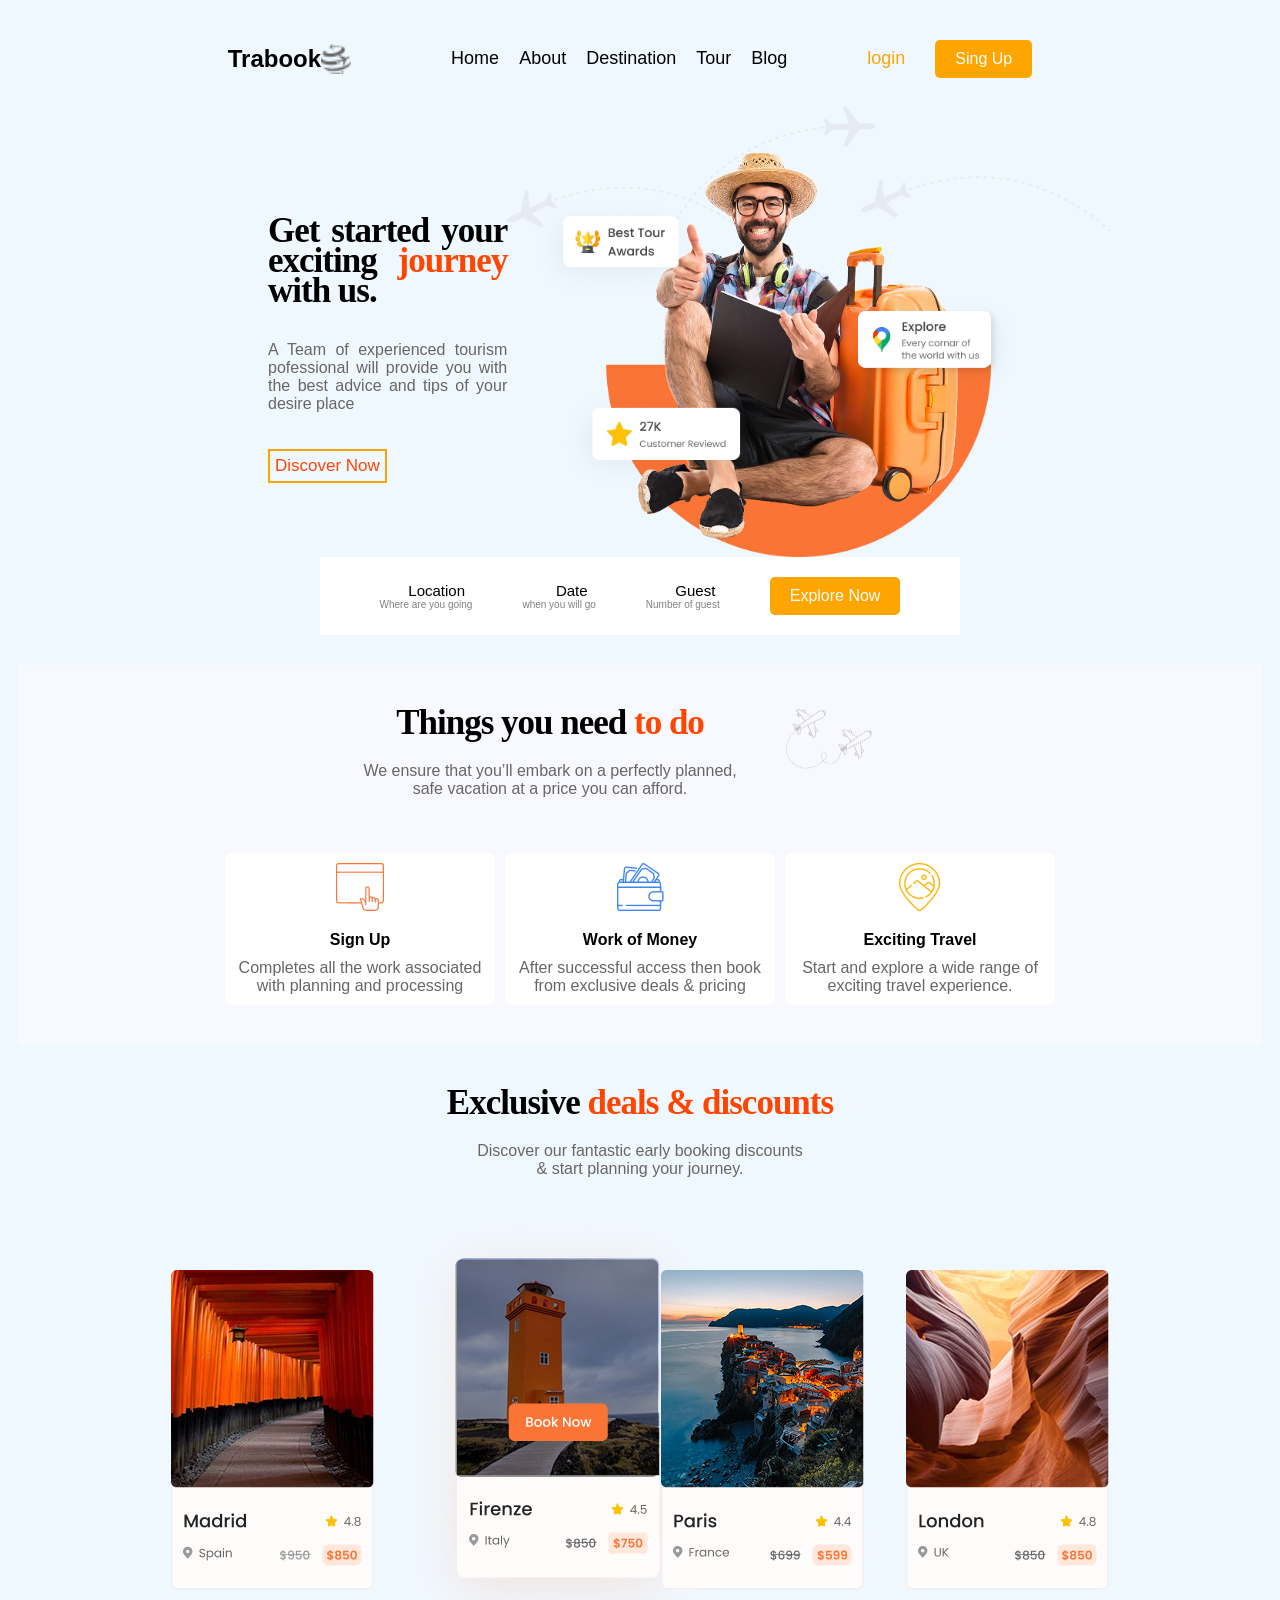
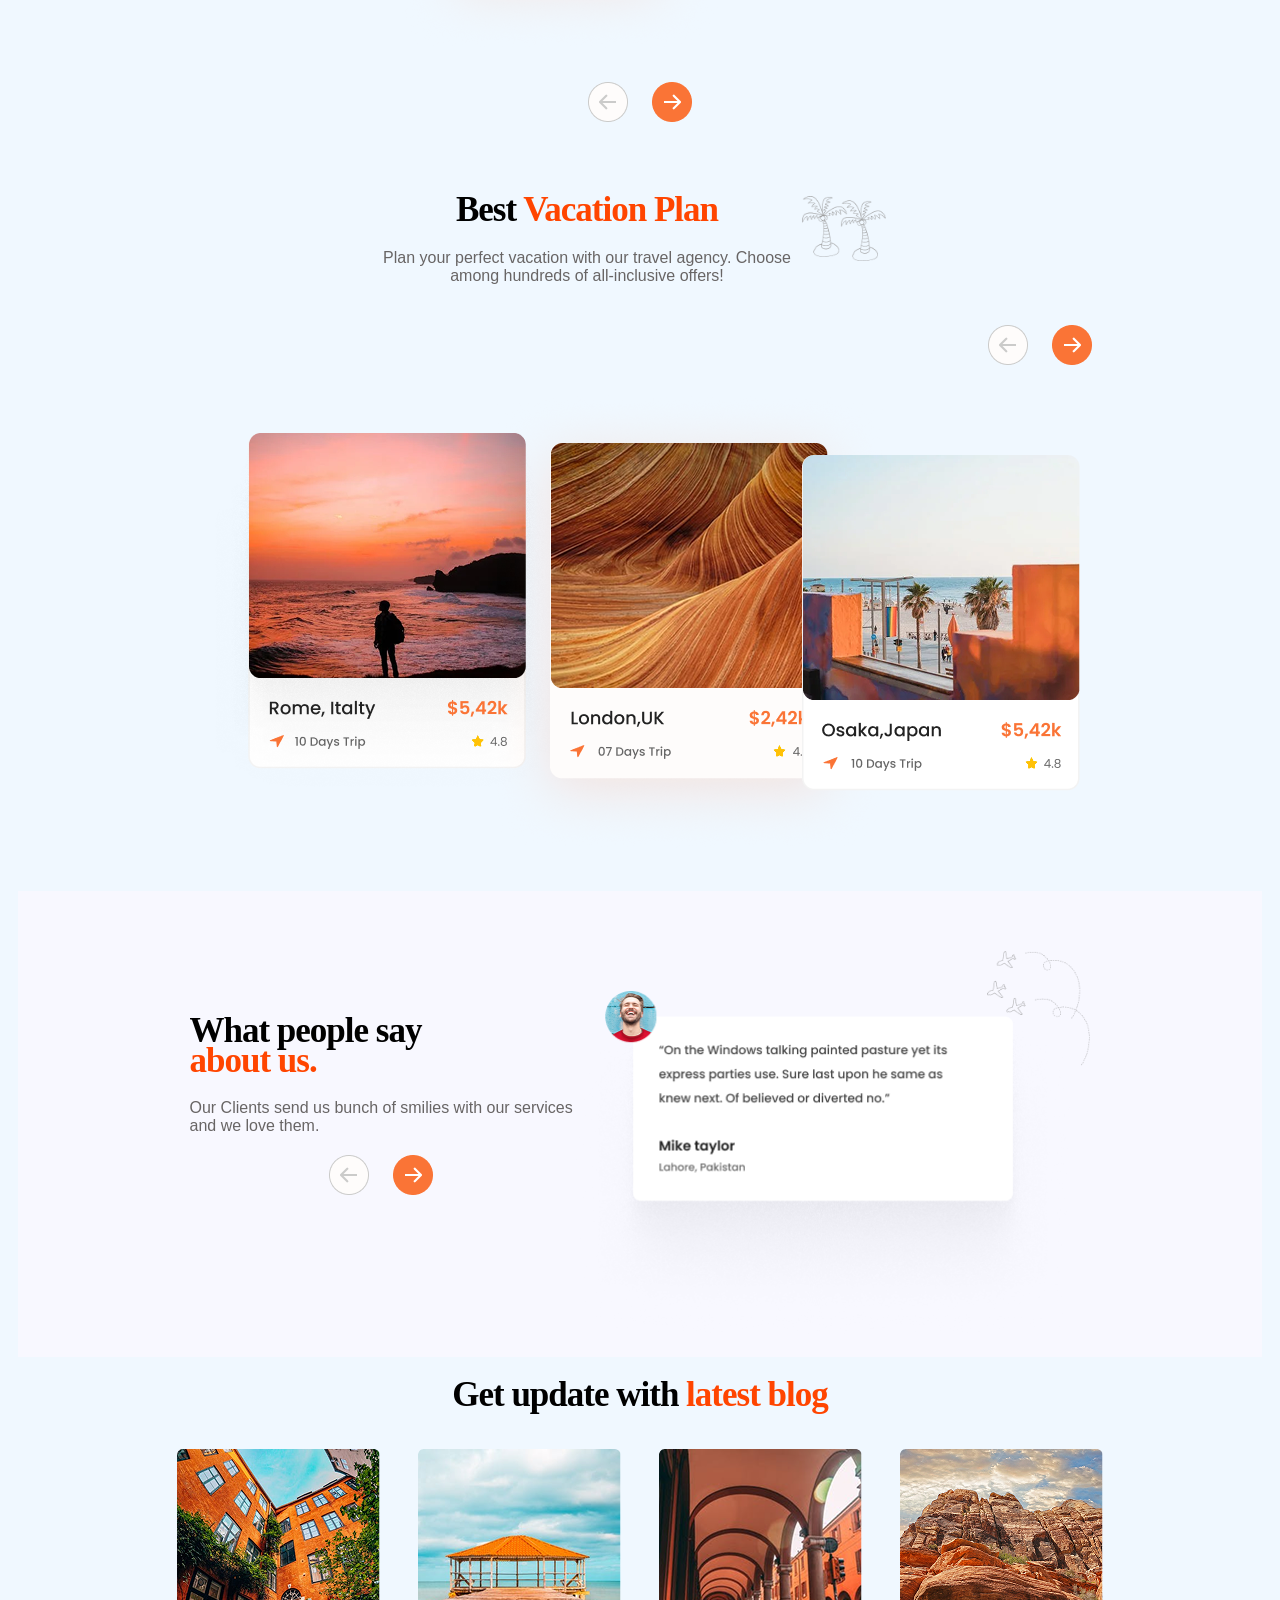
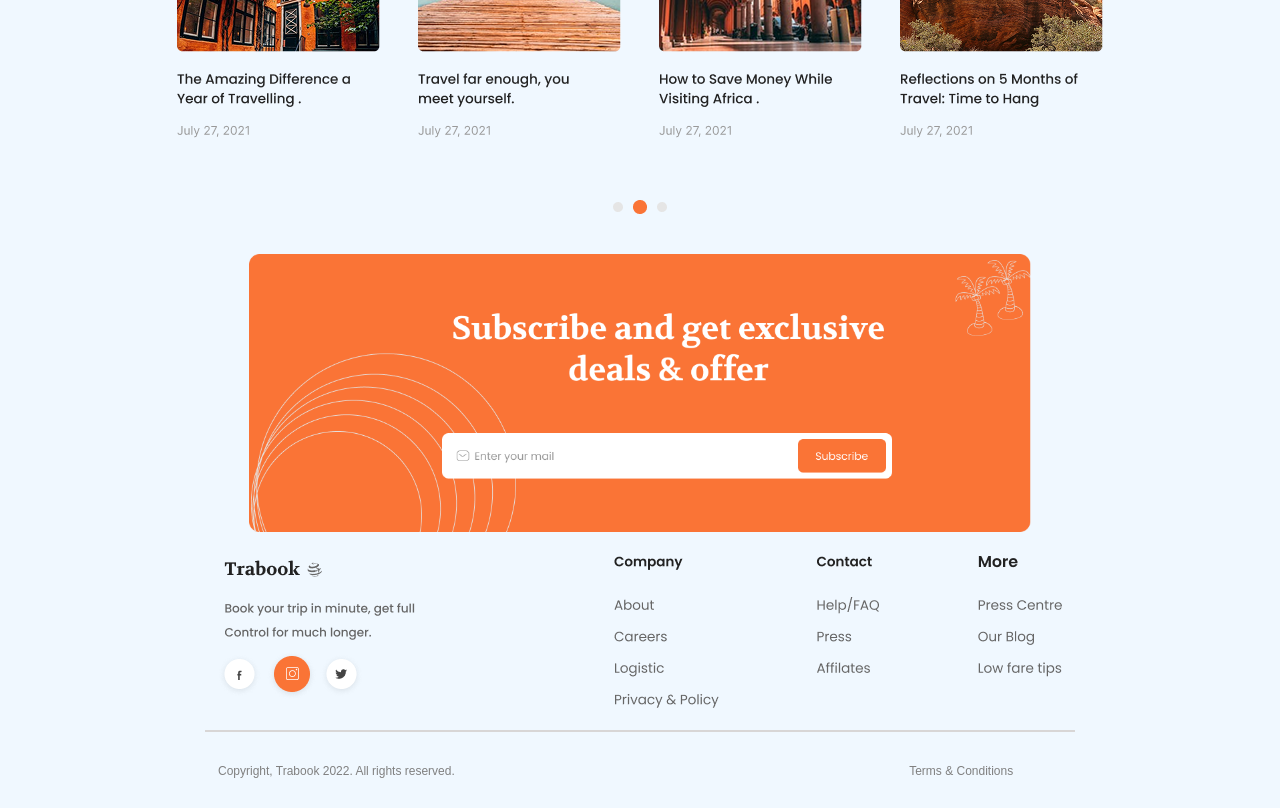
==== Travel.html @ f6f297d1 "task using HTML CSS created TravelAgency" ====
<html xmlns="http://www.w3.org/1999/xhtml">
    <head>
        <meta charset="UTF-8">
         <meta name="viewport" content="width=device-width, initial-scale=1.0">
          <link rel="stylesheet" href="./style.css" />
        <body>
            <!-- page1 header section -->
            <div class="flex gap-5 removespace">
                <h2 >Trabook</h2>
                <img src="./assets/globe.png"  width="30px" height="30px" class="logo"/>
                <p class="marginf justify-between">Home</p>
                <p class="marginf">About</p>
                <p class="marginf">Destination</p>
                <p class="marginf">Tour</p>
                <p class="marginf">Blog</p>
                <div class="flex">
                    <p class="color loginmargin">login</p>
                    <button class="button-style">Sing Up</button>
                </div>
            </div>
            <!-- Middle section -->
            <div class="flex removespace">   
                <div class="text-wrap size" >
                    <div>
                        <p class="font-style">Get started your exciting <span class="highlight">journey</span> with us.</p>
                    </div> 
                    <div calss="marginf">
                        <p class="font-colors"> A Team of experienced tourism pofessional will provide you with the best advice and tips of your desire place</p>
                    </div>
                    <div class="discoverbutton">Discover Now</div>
                </div>
                <!-- Image -->
                <div>
                    <img src="./assets/person.png" class="img-details" />
                </div>
            </div> 

             <!-- Footer section -->
            <div class="flex footer-background">
                <div>
                    <div class="footer-style">Location</div>
                    <div class="subfooter-style">Where are you going</div>
                </div>
                <div>
                    <div class="footer-style">Date</div>
                    <div class="subfooter-style">when you will go</div>
                </div>
                <div>
                    <div class="footer-style">Guest</div>
                    <div class="subfooter-style">Number of guest</div>
                </div>
                <button class="button-style">Explore Now</button>
            </div>
            <!-- page1 end -->

            <!-- Page 2  start-->
             <div class="page2color">
                <div class="flex text-align">
                    <div class="text-align">
                        <h1 class="font-style">Things you need <span class="highlight">to do</span></h1>
                        <div class="font-colors text-wrap2">We ensure that you’ll embark on a perfectly planned, <br>safe vacation at a price you can afford.</div> 
                    </div>
                    <div>
                        <img src="./assets/flight.png" class="flight-imgpro" />
                    </div>
                </div>
                <div class="flex rectgap">
                    <div class=" rectpro">
                        <img src="./assets/signup.png"/>
                        <div class="bold-text signup-pro" >Sign Up</div>
                        <div class="font-colors">Completes all the work associated with planning and processing</div>
                    </div>
                    <div class=" rectpro">
                        <img src="./assets/worthmoney.png"/>
                        <div class="bold-text signup-pro" >Work of Money</div>
                        <div class="font-colors">After successful access then book from exclusive deals & pricing</div>
                    </div>
                    <div class=" rectpro">
                        <img src="./assets/excitingtravel.png"/>
                        <div class="bold-text signup-pro">Exciting Travel</div>
                        <div class="font-colors">Start and explore a wide range of exciting travel experience.</div>
                    </div>
                </div>
           </div> 
           <!-- Page 2 end -->
           <!-- Page 3 start Exclusive Deals and Discount -->
            <div>
                <div class="flex text-align">
                    <div>
                        <h1 class="font-style">Exclusive <span class="highlight">deals & discounts</span></h1>
                        <div class="font-colors text-wrap2">Discover our fantastic early booking discounts <br> & start planning your journey.</div> 
                    </div>
                </div>
                <div class="flex eddrectgap">
                    <div class=" eddrectpro">
                        <img src="./assets/Madrid.png" />
                    </div>
                    <div class=" eddrectpro">
                        <img src="./assets/Firenze.png"/>
                    </div>
                    <div class=" eddrectpro">
                        <img src="./assets/Paris.png"/>
                    </div>
                    <div class=" eddrectpro">
                        <img src="./assets/London.png"/>
                    </div>
                </div>
                <div class="flex"><img src="./assets/Slider-btn.png" class="eddsliderbutton"></div> 
            </div>
            <!-- Page 3 end Exclusive Deals and Discount -->

            <!-- Page 4 start Best vacation plan  -->
             <div>
                <div class="flex text-align">
                    <div>
                        <h1 class="font-style">Best <span class="highlight">Vacation Plan</span></h1>
                        <div class="font-colors text-wrap2">Plan your perfect vacation with our travel agency. Choose <br> among hundreds of all-inclusive offers!</div> 
                    </div>
                    <div>
                        <img src="./assets/coconuttree.png" class="coconut-imgpro" />
                    </div>
                </div>
                <div class="flex"><img src="./assets/Slider-btn.png" class="bvsliderbutton"></div>
             </div>
             <div class="flex bvprectgap">
                    <div class=" bvprectpro">
                        <img src="./assets/Rome.png" />
                    </div>
                    <div class=" bvprectpro">
                        <img src="./assets/LondonUk.png"/>
                    </div>
                    <div class=" bvprectpro">
                        <img src="./assets/Osaka.png"/>
                    </div>
             </div>
            <!-- page 4 end Best vacation plan  -->
            <!-- Page 5 start about -->
              <div class="flex page2color aboutgap">
                    <div class="text-align">
                        <div>
                            <h1 class="aboutfont-style">What people say <br> <span class="highlight">about us.</span></h1>
                            <div class="font-colors abouttext-wrap2">Our Clients send us bunch of smilies with our services <br>and we love them.</div> 
                        </div>
                        <div>
                            <img src="./assets/Slider-btn.png" class="aboutsliderbutton" />
                        </div>
                    </div>
                    <div class="right-section mikeChris-pro">
                        <div><img src="./assets/flight3.png" class="flight3-imgpro"/></div>
                        <div><img src="./assets/mike_taylor.png" class="mike-img"/></div>
                        <!-- <div class=" chrisborder chrisfont-style">
                            <p class="bold-text">Chris Thomas</p> <br>
                             <span class="subfooter-style ceoredpara-pro">CEO of Red Button</span>
                        </div> -->
                    </div>
              </div>
                <!-- Page 5 end about -->
                <!-- Page 6 start Get update with latest blog -->
             <div>
                <div class="text-align">
                            <h1 class="font-style">Get update with <span class="highlight">latest blog</span></h1>
                </div>

                <div class="flex latestbloggap">
                    <div class=" latestblogpro">
                        <img src="./assets/amzdif.png" />
                    </div>
                    <div class=" latestblogpro">
                        <img src="./assets/trvleno.png"/>
                    </div>
                    <div class=" latestblogpro">
                        <img src="./assets/savemon.png"/>
                    </div>
                    <div class=" latestblogpro">
                        <img src="./assets/reflect.png"/>
                    </div>
                </div>
                <div class="flex">
                    <img src="./assets/dots.png" class="text-align">
                </div>
             </div>
                 <!-- page 6 end Get update with latest blog -->
                  <!-- page 7 start footer section -->
                   <div class="flex">
                    <img src="./assets/Subscribe.png" class="text-align subscribefooter">
                   </div>
                   <div class="flex trabookcontent">
                        <div>
                            <img src="./assets/trabookcontent.png" >
                        </div>
                        <div>
                            <img src="./assets/trabookcontent (2).png" >
                        </div>
                   </div>
                   <div class="line linestyle"></div>
                   <div class="flex footer-style">
                    <div class="linestyle copyright-style"> <p >Copyright, Trabook 2022. All rights reserved.</p></div>
                    <div class="linestyle termscondition-style"><p >Terms & Conditions</p></div>
                   </div>
                   <!--page 7 end footer section -->
        </body>
    </head>
</html>
---- style.css ----
html,body{
                margin-top: 0Px;
                padding: 5px;
                font-family: Arial, sans-serif;
                align-items: center;
                background-color:aliceblue
            }
            .flex{
                display: flex;
                padding: 20px;
                align-items: center;
                justify-content: center;
            }
            .logo{
                margin-right:100px;
                padding:0px;   
            }
            .loginmargin{
                padding-left: 40px;;
                margin-right: 30px;
                font-size: 18px;

            }
            .marginf{
                margin-right: 20px;
                font-size: 18px;
                align-items: center;
            }
            .font-colors{
                color: rgb(104, 101, 101);
            }
            .button-style{
                padding: 10px 20px;
                background-color: orange;
                border: none;
                border-radius: 5px;
                color: white;
                font-size: 16px;
                cursor: pointer;
            }
            .color{
                color: orange;
                 cursor: pointer;
            }
            .highlight{
                color:orangered;
            }  
            .size{
                width:20%;
                height:auto;
                margin: 0;
                padding: 0;
               
            }
            .font-style{
                font-family:'Times New Roman', Times, serif; 
                font-size: 35px; 
                font-weight: bold;
                line-height: 30px;
                letter-spacing:-1px;
            }      
            .text-wrap{ 
                text-align: justify;
                padding-left: 250px;
                margin-top:0px;
                
            }
            .discoverbutton{
                color:orangered;
                border-color: orange;
                font-size: 17px;
                padding: 5px 5px;
                display: inline-block;
                margin-top: 20px;
                border: 2px solid orange;
            }
            .img-details{
                width:80%;
                height:auto;
            }
            .removespace{
                margin: 0;
                padding: 0;
            }
            .footer-style{
                margin-right: 50px;
                font-size: 15px;
                align-items: center;

            }
            .footer-background{
                width: 600px; 
                text-align: center;
                background-color:white;
                padding: 20px;
                border-radius: 2px;
                margin-top: 20px;
                margin:auto;
                justify-content: center;
                margin-bottom: 30px;
            } 
            .subfooter-style{
                margin-right: 50px;
                font-size: 10px;
                align-items: center;
                color:grey;
            }
            /* page2 */
            .page2color{
                background-color: ghostwhite;
            }
            .text-align{
                text-align: center;
            }
            .text-wrap2{
                text-align: center;
                flex-wrap: wrap;
   
            }
            .flight-imgpro{
                width: 50%;
                height: auto;
            }
            .bold-text{
                font-weight: bold;
            }
            .signup-pro{
                padding-top: 20px;
                padding-bottom: 10px;
            }
            .rectpro{
                width: 250px;
                text-align: center;
                background-color: white;
                padding: 10px;
                border-radius: 7px;
                margin-top: 15px;
                justify-content: center;
                margin-bottom: 20px;
            }
            .rectgap{
                gap:10px;
            }
            .eddrectpro{
                width: 20%;
                height: 20%;
                flex-shrink: 0;
                object-fit: cover;
                flex-wrap: nowrap;
                text-align: center;
                padding: 2px;
                margin-top: -10px;
                justify-content: space-between;
                margin-bottom: -10px;
                align-items: center;
            } 
            .eddrectgap{
                gap:0px;
            }
            .eddsliderbutton{
                margin: 0px;
                padding: 0px;
                align-items: center;
                justify-content: space-evenly;
                margin-bottom: 10px;
            }
            .bvsliderbutton{
                justify-content: flex-end;
                align-items: center;
                margin-bottom: -5px;
                position: relative;
                left: 400px;
            }
            .coconut-imgpro{
                width: 80%;
                height: auto;
            }
            .bvprectpro{
                text-align: center;
                width: 25%;
                margin-top: -5px;
                justify-content: space-between;
                margin-bottom: 20px;
                flex-shrink: 0;
                object-fit: cover;
                flex-wrap: nowrap;
            }
            .bvprectgap{
                gap:-4px;
            }
            .aboutsliderbutton{
                justify-content: flex-start;
                align-items: center;
                margin-top: 20px;
                position: relative;
                left: 0px;
                margin-bottom: 60px;
            }
            .abouttext-wrap2{
                text-align: start;
                flex-wrap: wrap;
   
            }
            .aboutfont-style{
                font-family:'Times New Roman', Times, serif; 
                font-size: 35px; 
                font-weight: bold;
                line-height: 30px;
                letter-spacing:-1px;
                text-align: start;
                align-items: center;            
            } 
            .flight3-imgpro{
                width: 20%;
                height: auto;
                position: absolute;
                top: 40px;           
                right: 0px;                
                height: auto;
                z-index: 2px;
            }
            .right-section {
            position: relative;
            width: 43%;
            }
            .mike-img {
                margin-top: 80px;
                width: 500px;
                margin-bottom: 0;
                position: relative;
                z-index: 3;
        
            }
            .aboutgap{
                margin-bottom: 0px;
            }
            .ceoredpara-pro{
                justify-content: flex-start;
            }
            .chrisfont-style {
                font-size: 15px;
                color: grey;
            }
            .chrisborder {
                position: absolute;
                top: 290px;
                left: 100px;
                z-index: 1;
                width: 370px;
                padding: 15px;
                background:rgb(237, 237, 250);
                border-left: 2px solid gainsboro;
                border-bottom: 2px solid gainsboro;
                border-right: 2px solid gainsboro;
                border-top: 2px solid gainsboro;
                border-radius: 8px;
                text-align: center;
                opacity: 0.8; 
                /* box-shadow: 0 4px 10px rgba(0,0,0,0.05); */
            }
            .mikeChris-pro {
            position: relative;
            display: inline-block;
            margin-top:0px;
            }
            .latestbloggap{
                gap:-10px;
            }
             .latestblogpro{
                text-align: center;
                width: 20%;
                margin-top: -5px;
                justify-content: space-between;
                margin-bottom: 20px;
                flex-shrink: 0;
                object-fit: cover;
                flex-wrap: nowrap;
            }
            .subscribefooter{
                width:65%;
                height:auto;
            }
            .trabookcontent{
                margin: 0px;
                padding: 0px;
                align-items: center;
                justify-content: space-evenly;
            }
            .line{
                width: 70%;
                height: 2px;
                background-color: rgb(216, 214, 214);
                margin: 20px auto;
            }
            .linestyle{
                align-items: center;
            }
            .footer-style{
                justify-content: space-between;
                width: 80%;
                padding: 10px 40px;
                margin: 0px;
                padding: 0px;
            }
            .copyright-style{
                color: grey;
                font-size: 12px;
                text-align: start;
                justify-content: space-between;
                padding-left: 200px;
                width: 50%;
            
            }
            .termscondition-style{
                color: grey;
                font-size: 12px;
                justify-content: space-between;
                text-align: left;

            }
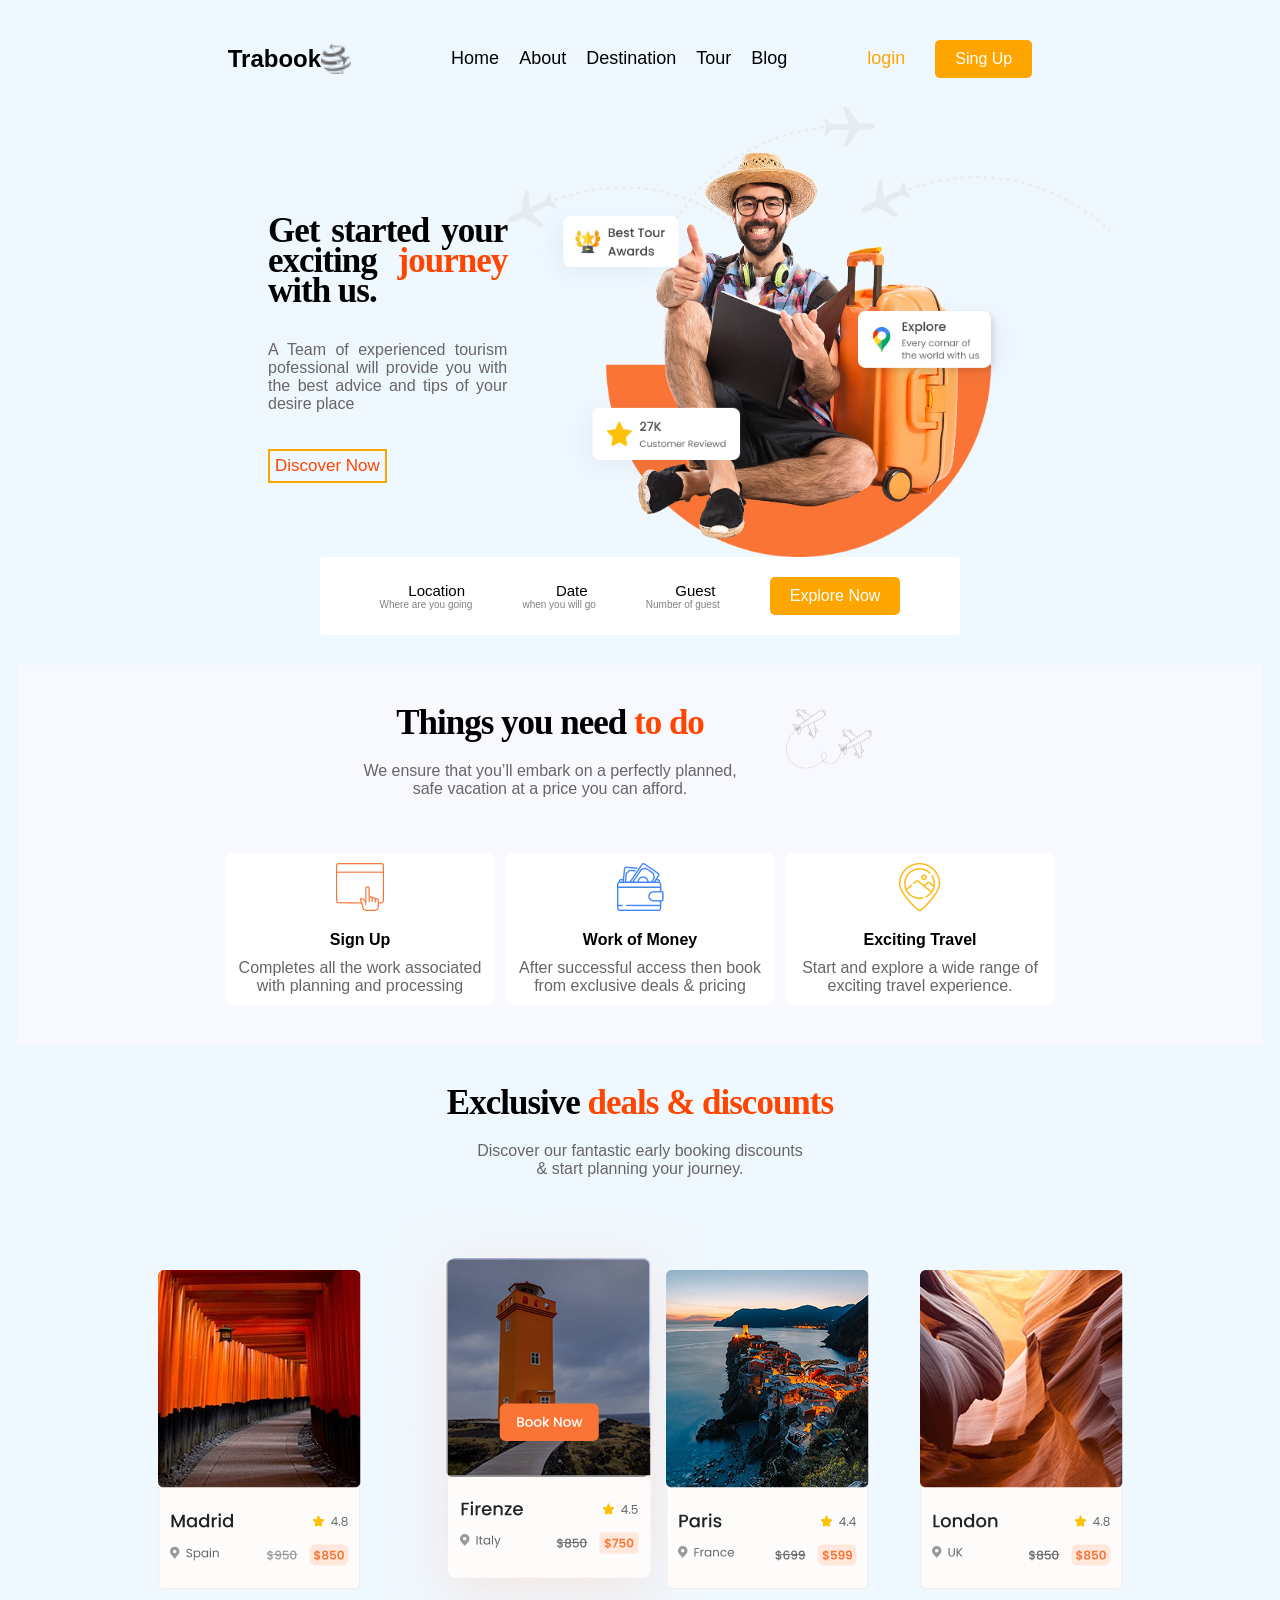
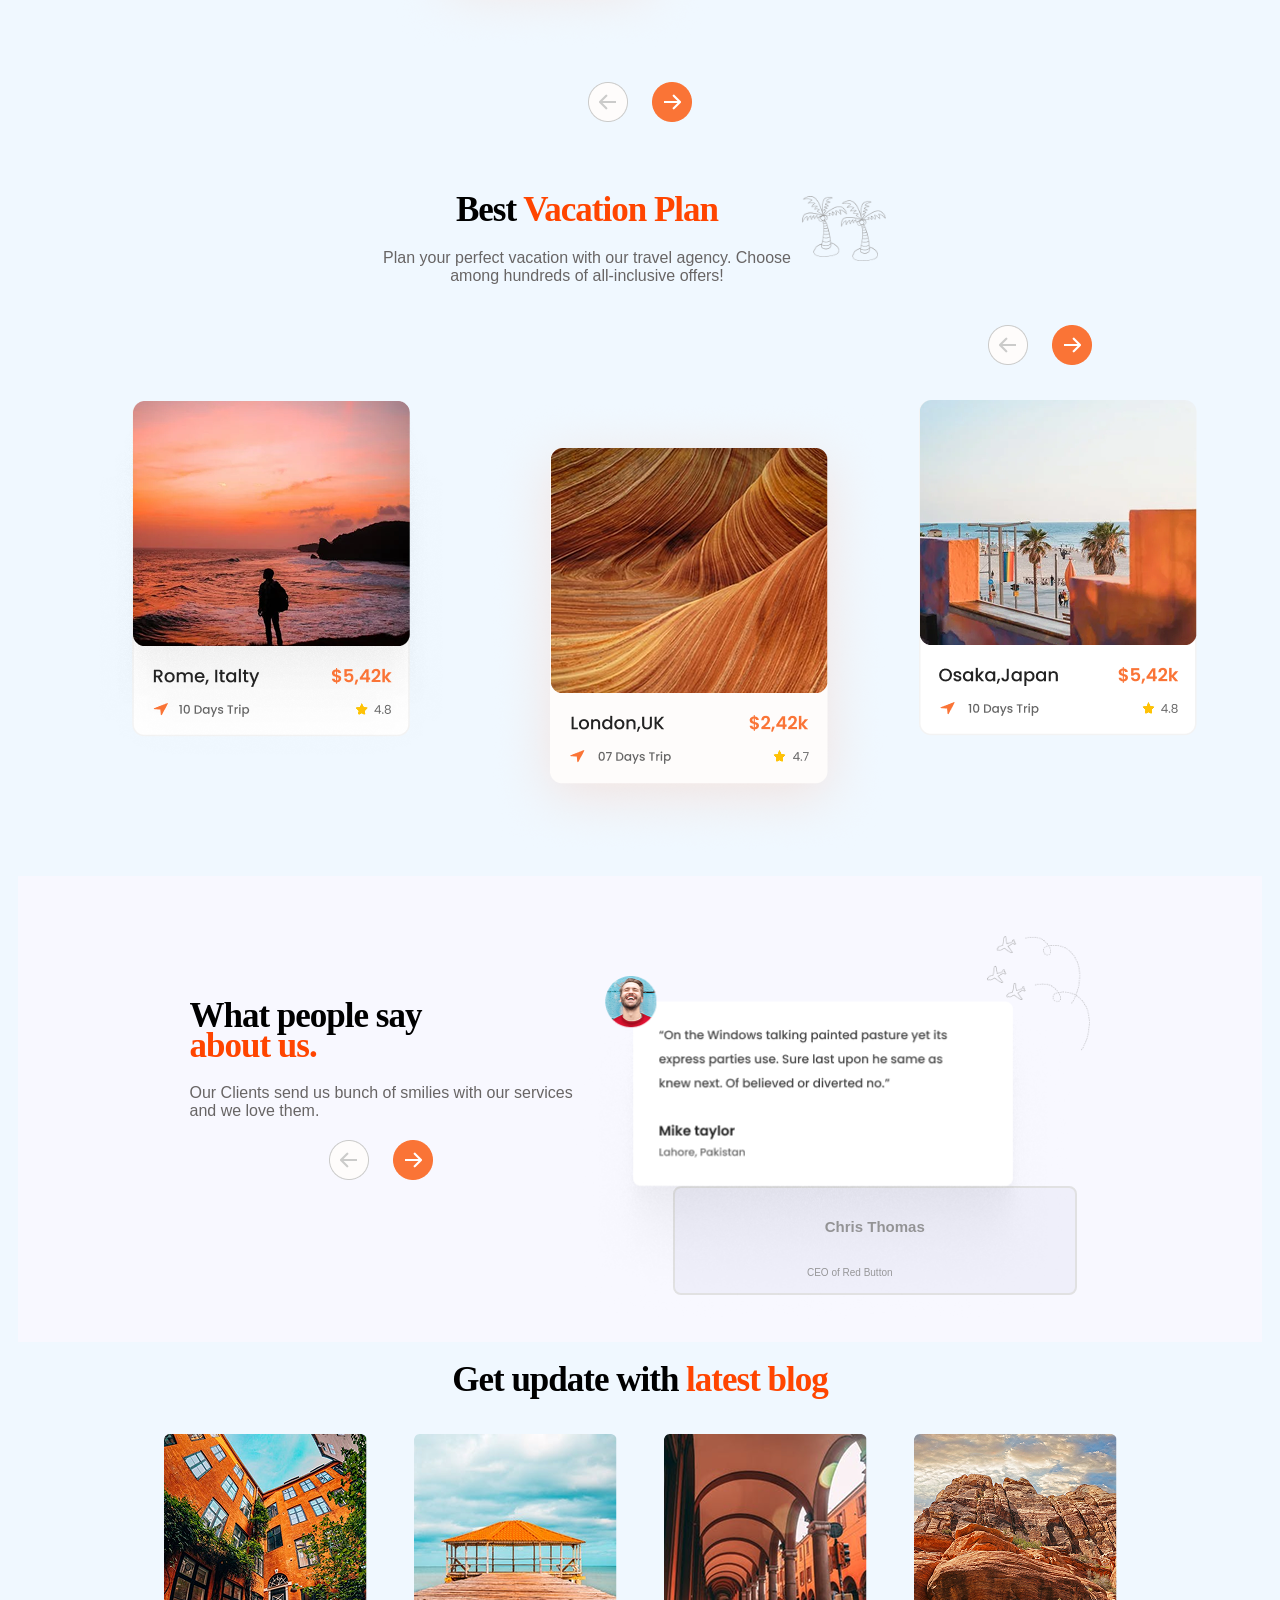
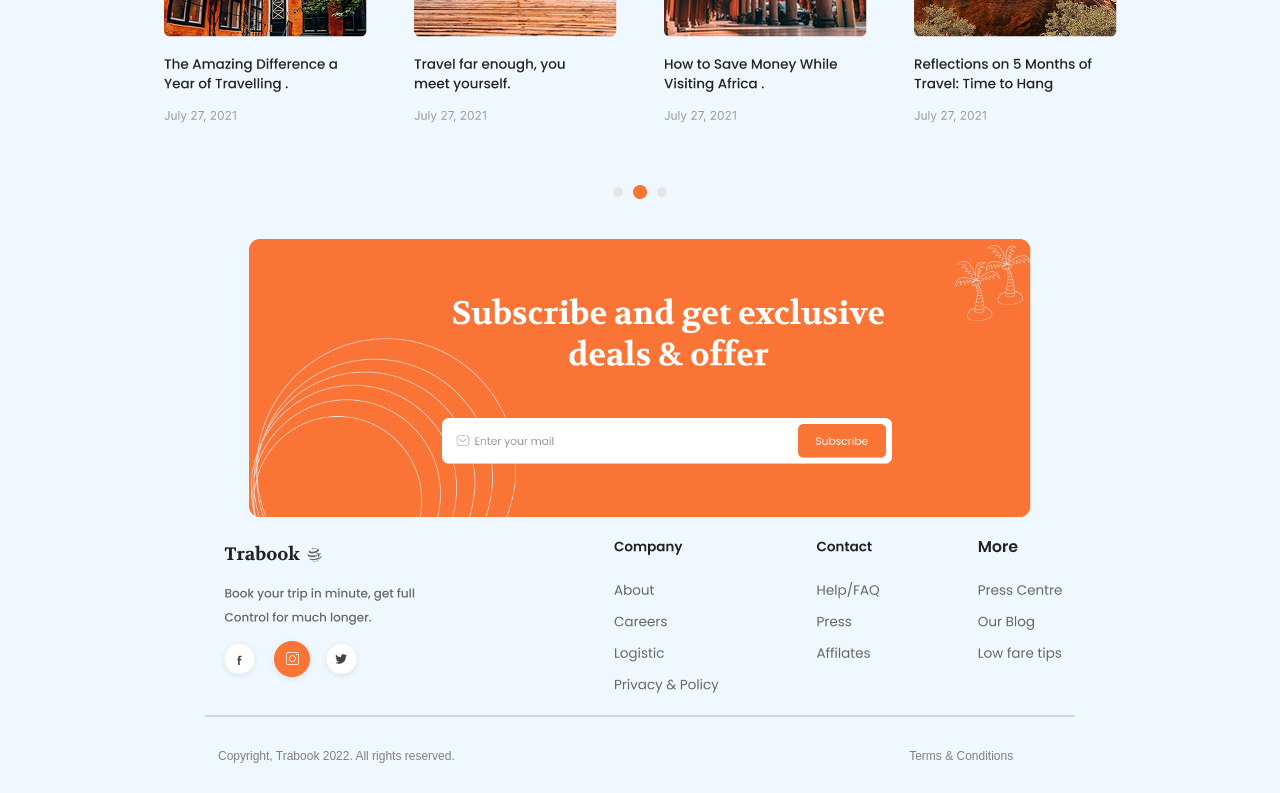
==== commit bff52e22: "alignment" ====
--- a/Travel.html
+++ b/Travel.html
@@ -91,7 +91,7 @@
                         <div class="font-colors text-wrap2">Discover our fantastic early booking discounts <br> & start planning your journey.</div> 
                     </div>
                 </div>
-                <div class="flex eddrectgap">
+                <div class="flex ">
                     <div class=" eddrectpro">
                         <img src="./assets/Madrid.png" />
                     </div>
@@ -148,10 +148,10 @@
                     <div class="right-section mikeChris-pro">
                         <div><img src="./assets/flight3.png" class="flight3-imgpro"/></div>
                         <div><img src="./assets/mike_taylor.png" class="mike-img"/></div>
-                        <!-- <div class=" chrisborder chrisfont-style">
+                        <div class=" chrisborder chrisfont-style">
                             <p class="bold-text">Chris Thomas</p> <br>
                              <span class="subfooter-style ceoredpara-pro">CEO of Red Button</span>
-                        </div> -->
+                        </div>
                     </div>
               </div>
                 <!-- Page 5 end about -->
@@ -161,7 +161,7 @@
                             <h1 class="font-style">Get update with <span class="highlight">latest blog</span></h1>
                 </div>
 
-                <div class="flex latestbloggap">
+                <div class="flex ">
                     <div class=" latestblogpro">
                         <img src="./assets/amzdif.png" />
                     </div>
--- a/style.css
+++ b/style.css
@@ -146,13 +146,15 @@
                 height: 20%;
                 flex-shrink: 0;
                 object-fit: cover;
-                flex-wrap: nowrap;
+                flex-wrap: wrap;
                 text-align: center;
                 padding: 2px;
                 margin-top: -10px;
-                justify-content: space-between;
+                justify-content: center;
                 margin-bottom: -10px;
-                align-items: center;
+                align-items: flex-start;
+                gap: 20px;
+                flex: 0 1 250px;
             } 
             .eddrectgap{
                 gap:0px;
@@ -176,17 +178,17 @@
                 height: auto;
             }
             .bvprectpro{
-                text-align: center;
-                width: 25%;
-                margin-top: -5px;
-                justify-content: space-between;
-                margin-bottom: 20px;
-                flex-shrink: 0;
-                object-fit: cover;
-                flex-wrap: nowrap;
-            }
+                flex: 0 1 300px;
+                text-align: center;
+            }
+
             .bvprectgap{
-                gap:-4px;
+                gap:20px;
+                display: flex;
+                justify-content: center;
+                align-items: flex-start;
+                flex-wrap: wrap;
+
             }
             .aboutsliderbutton{
                 justify-content: flex-start;
@@ -263,18 +265,19 @@
             display: inline-block;
             margin-top:0px;
             }
-            .latestbloggap{
-                gap:-10px;
-            }
+          
              .latestblogpro{
                 text-align: center;
                 width: 20%;
                 margin-top: -5px;
-                justify-content: space-between;
+                justify-content: center;
+                align-items: center;
                 margin-bottom: 20px;
                 flex-shrink: 0;
                 object-fit: cover;
-                flex-wrap: nowrap;
+                flex-wrap: wrap;
+                gap: 20px;
+                flex: 0 1 250px;
             }
             .subscribefooter{
                 width:65%;
